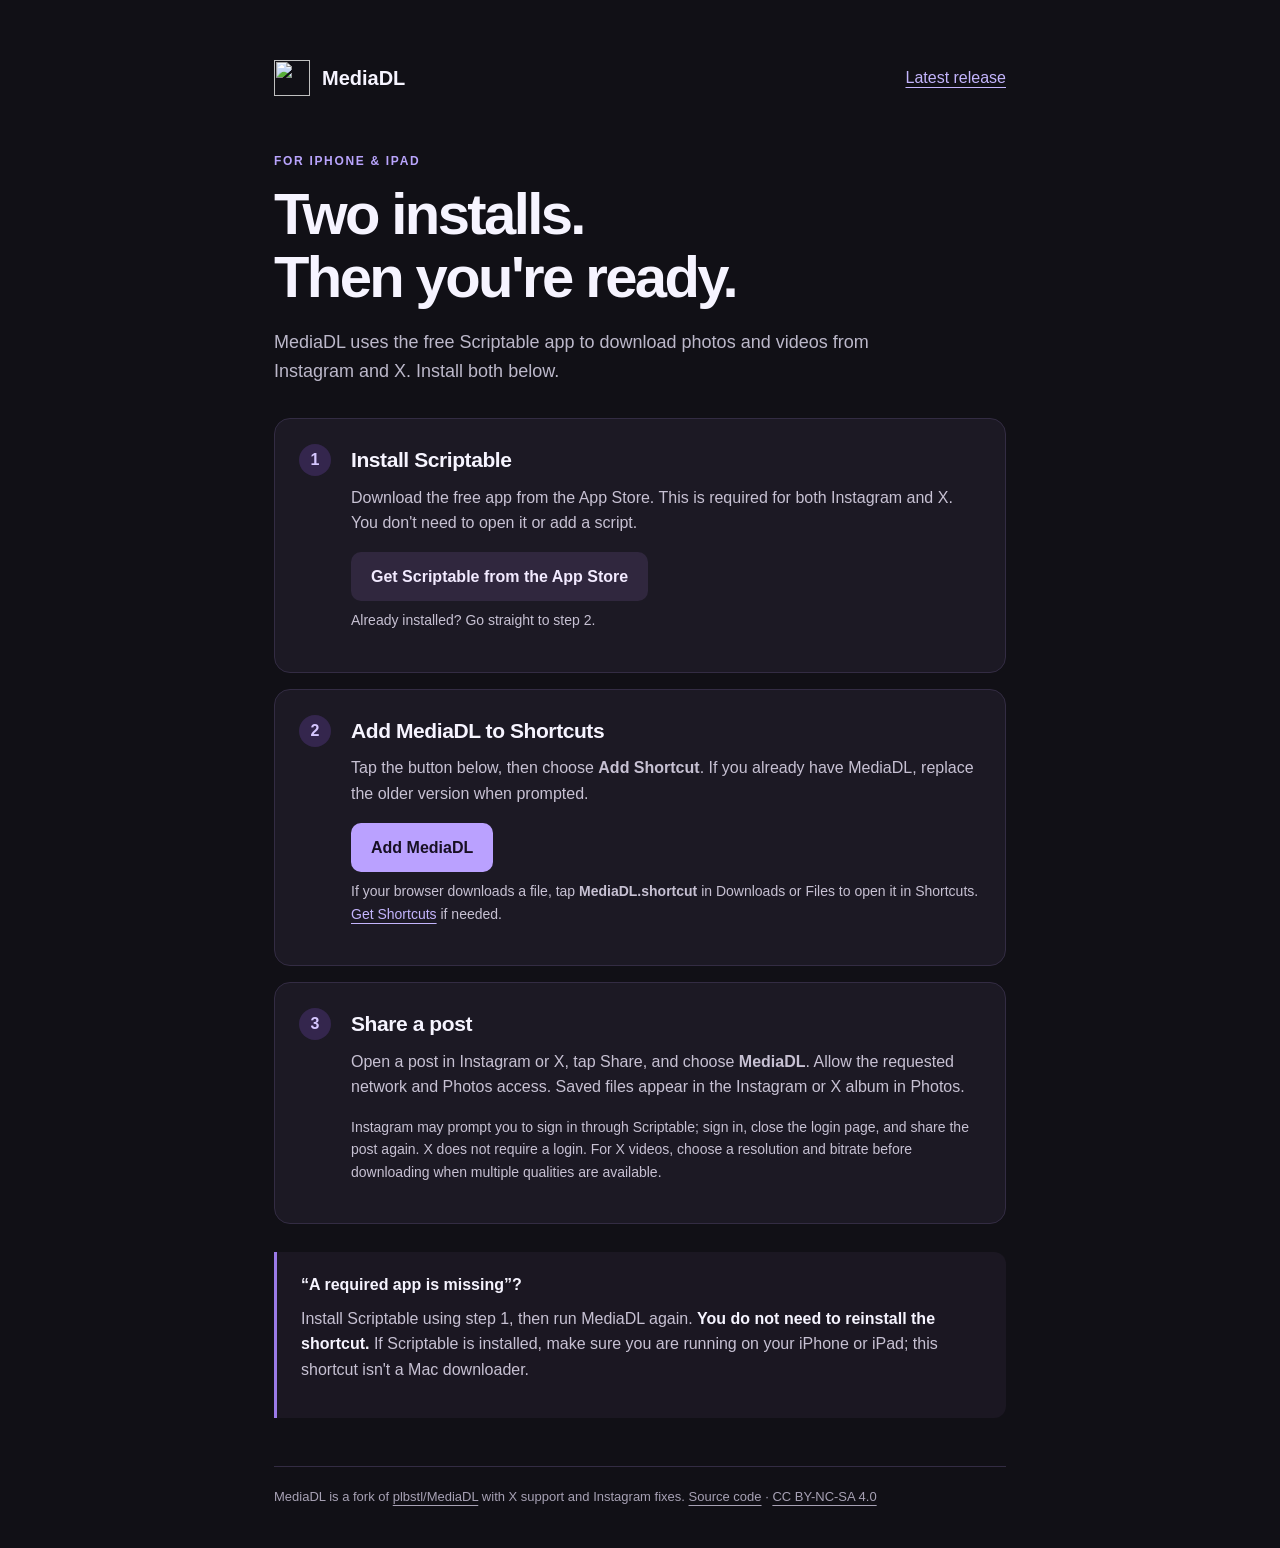
==== docs/install/index.html @ 8a8f3606 "Fix Instagram reels, add X quality selection, and clarify installation" ====
<!doctype html>
<html lang="en"><head><meta charset="utf-8"><meta name="viewport" content="width=device-width,initial-scale=1">
<meta name="description" content="Download Instagram and X photos and videos with MediaDL. Install Scriptable, then add the shortcut.">
<meta name="apple-itunes-app" content="app-id=1405459188">
<meta name="theme-color" content="#111016">
<title>Install MediaDL — Instagram &amp; X</title><link rel="canonical" href="https://cuuush.github.io/MediaDL/install/"><link rel="stylesheet" href="../style.css"><link rel="icon" href="../favicon.ico"></head><body><main>
<nav><a class="brand" href="../"><img src="../square.and.arrow.down.fill.png" alt="">MediaDL</a><a href="https://github.com/cuuush/MediaDL/releases/latest">Latest release</a></nav>
<div class="eyebrow">For iPhone &amp; iPad</div><h1>Two installs.<br>Then you're ready.</h1>
<p class="intro">MediaDL uses the free Scriptable app to download photos and videos from Instagram and X. Install both below.</p>
<ol class="steps">
<li><h2>Install Scriptable</h2><p>Download the free app from the App Store. This is required for both Instagram and X. You don't need to open it or add a script.</p><a class="button secondary" href="https://apps.apple.com/app/scriptable/id1405459188">Get Scriptable from the App Store</a><p class="small">Already installed? Go straight to step 2.</p></li>
<li><h2>Add MediaDL to Shortcuts</h2><p>Tap the button below, then choose <strong>Add Shortcut</strong>. If you already have MediaDL, replace the older version when prompted.</p><a class="button" id="install" href="https://github.com/cuuush/MediaDL/releases/latest/download/MediaDL.shortcut">Add MediaDL</a><p class="small">If your browser downloads a file, tap <strong>MediaDL.shortcut</strong> in Downloads or Files to open it in Shortcuts. <a href="https://apps.apple.com/app/shortcuts/id915249334">Get Shortcuts</a> if needed.</p></li>
<li><h2>Share a post</h2><p>Open a post in Instagram or X, tap Share, and choose <strong>MediaDL</strong>. Allow the requested network and Photos access. Saved files appear in the Instagram or X album in Photos.</p><p class="small">Instagram may prompt you to sign in through Scriptable; sign in, close the login page, and share the post again. X does not require a login. For X videos, choose a resolution and bitrate before downloading when multiple qualities are available.</p></li>
</ol>
<aside class="note"><strong>“A required app is missing”?</strong><p>Install Scriptable using step 1, then run MediaDL again. <strong>You do not need to reinstall the shortcut.</strong> If Scriptable is installed, make sure you are running on your iPhone or iPad; this shortcut isn't a Mac downloader.</p></aside>
<footer>MediaDL is a fork of <a href="https://github.com/plbstl/MediaDL">plbstl/MediaDL</a> with X support and Instagram fixes. <a href="https://github.com/cuuush/MediaDL">Source code</a> · <a href="https://creativecommons.org/licenses/by-nc-sa/4.0/">CC BY-NC-SA 4.0</a></footer></main></body></html>
---- docs/style.css ----
*{box-sizing:border-box} :root{font-family:-apple-system,BlinkMacSystemFont,"Segoe UI",sans-serif;color:#f6f4ff;background:#111016;color-scheme:dark} body{margin:0;line-height:1.6} main{max-width:780px;margin:auto;padding:60px 24px 40px} nav{display:flex;justify-content:space-between;align-items:center;margin-bottom:56px} .brand{display:flex;align-items:center;gap:12px;font-weight:700;text-decoration:none;font-size:20px;color:inherit}.brand img{width:36px;height:36px;object-fit:contain} a{color:#c4b5fd;text-underline-offset:4px} .eyebrow{font-size:12px;font-weight:700;letter-spacing:.14em;text-transform:uppercase;color:#b9a4fc} h1{font-size:clamp(38px,7vw,58px);letter-spacing:-.045em;line-height:1.08;margin:12px 0 20px} .intro{font-size:18px;max-width:600px;color:#bcb8ca;margin-bottom:32px}.steps{display:grid;gap:16px;list-style:none;padding:0;counter-reset:steps}.steps>li{counter-increment:steps;padding:24px;background:#1c1924;border:1px solid #332c43;border-radius:16px;position:relative;padding-left:76px}.steps>li:before{content:counter(steps);position:absolute;left:24px;top:25px;width:32px;height:32px;background:#34264d;border-radius:50%;display:grid;place-items:center;color:#d6c7ff;font-weight:700}h2{font-size:21px;letter-spacing:-.02em;margin:0 0 8px}p{margin:8px 0 16px}.steps p{color:#c7c1d3}.button{display:inline-flex;align-items:center;justify-content:center;background:#baa1ff;color:#181024;text-decoration:none;padding:12px 20px;border-radius:10px;font-weight:650;min-height:48px}.button:hover{background:#d0bfff}.secondary{background:#30273e;color:#f2eaff}.secondary:hover{background:#433357}.note{padding:20px 24px;border-left:3px solid #9b7ae8;background:#1b1722;border-radius:0 12px 12px 0;margin-top:28px;color:#c7c1d3}.note strong{color:#f6f4ff}.small{font-size:14px;color:#a7a1b4}footer{margin-top:48px;padding-top:20px;border-top:1px solid #332c43;font-size:13px;color:#a7a1b4}footer a{color:inherit}.features{display:flex;gap:10px;flex-wrap:wrap;margin:24px 0}.features span{border:1px solid #3d334e;border-radius:99px;padding:5px 12px;font-size:13px}.actions{display:flex;gap:12px;flex-wrap:wrap;margin:24px 0 36px}a:focus-visible{outline:3px solid #f6f4ff;outline-offset:5px}@media(max-width:480px){main{padding-top:28px}nav{margin-bottom:36px}.steps>li{padding:20px 18px 20px 64px}.steps>li:before{left:18px;top:22px}.button{width:100%}}
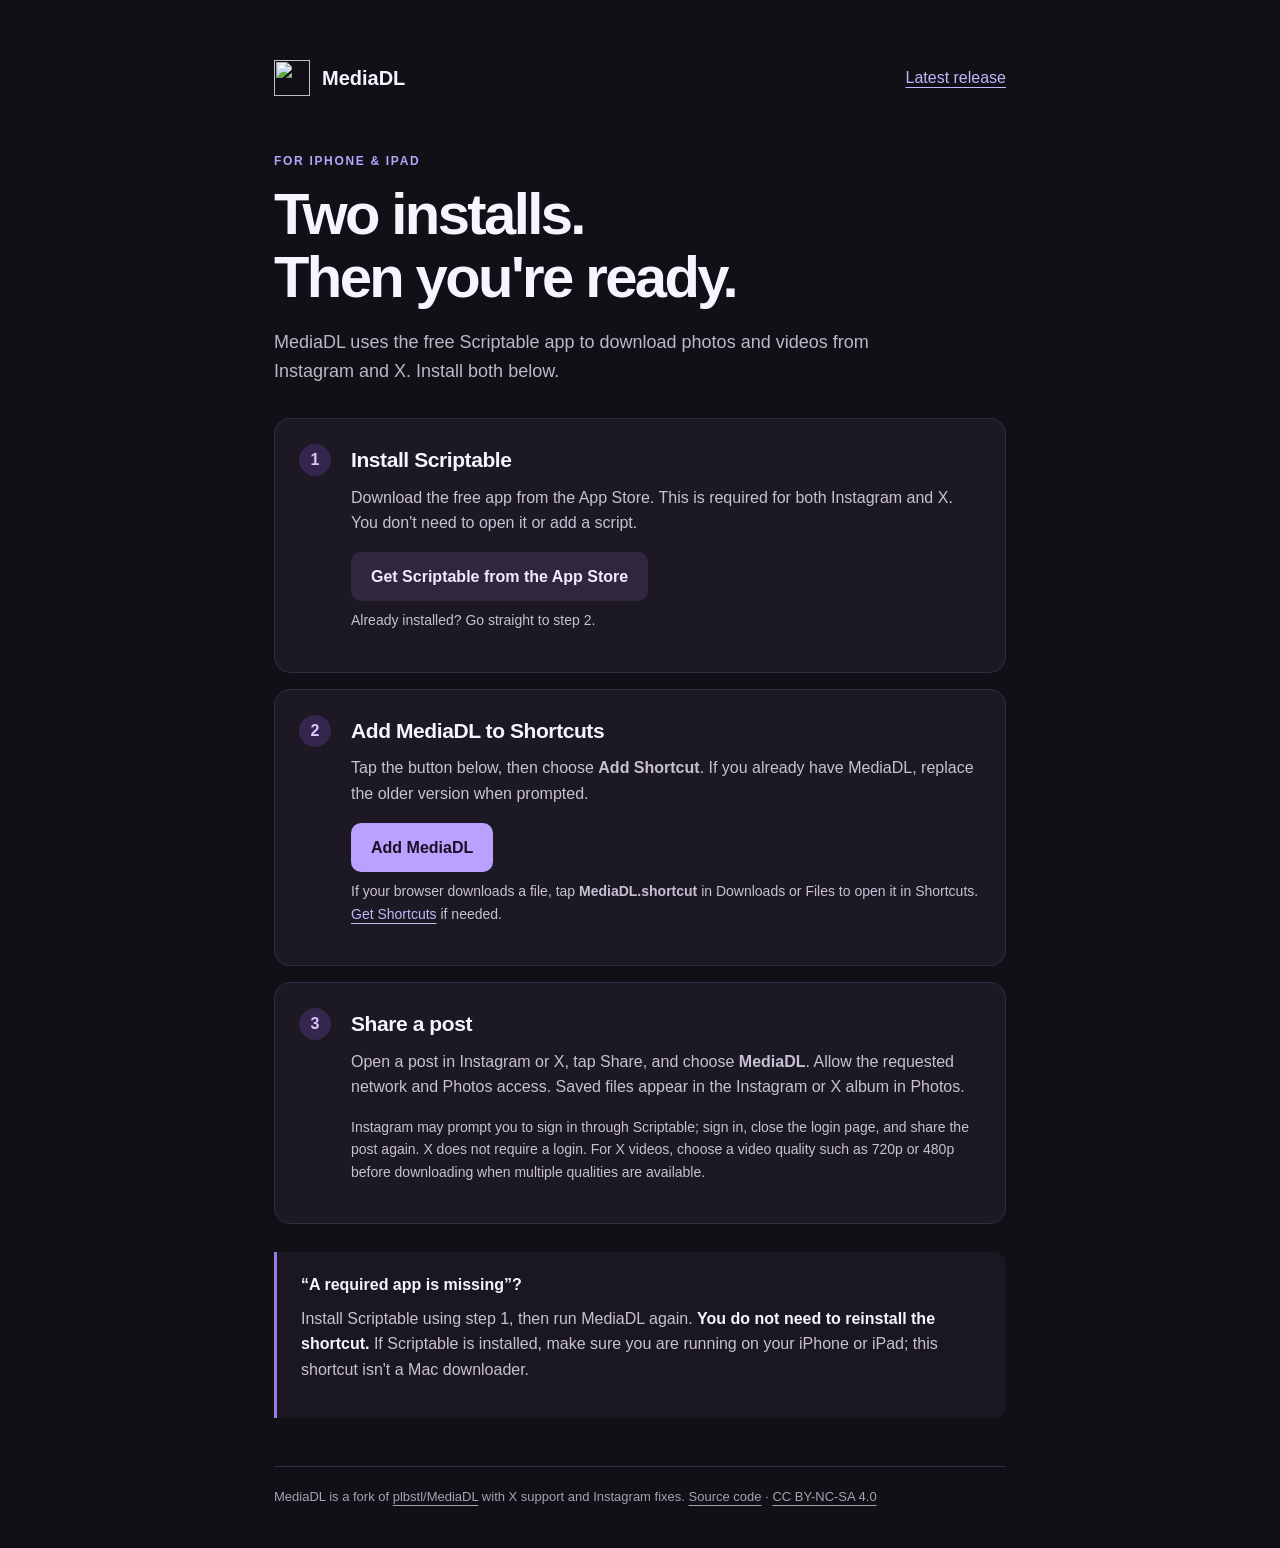
==== commit 1f846b73: "Simplify video quality choices to resolution labels" ====
--- a/docs/install/index.html
+++ b/docs/install/index.html
@@ -10,7 +10,7 @@
 <ol class="steps">
 <li><h2>Install Scriptable</h2><p>Download the free app from the App Store. This is required for both Instagram and X. You don't need to open it or add a script.</p><a class="button secondary" href="https://apps.apple.com/app/scriptable/id1405459188">Get Scriptable from the App Store</a><p class="small">Already installed? Go straight to step 2.</p></li>
 <li><h2>Add MediaDL to Shortcuts</h2><p>Tap the button below, then choose <strong>Add Shortcut</strong>. If you already have MediaDL, replace the older version when prompted.</p><a class="button" id="install" href="https://github.com/cuuush/MediaDL/releases/latest/download/MediaDL.shortcut">Add MediaDL</a><p class="small">If your browser downloads a file, tap <strong>MediaDL.shortcut</strong> in Downloads or Files to open it in Shortcuts. <a href="https://apps.apple.com/app/shortcuts/id915249334">Get Shortcuts</a> if needed.</p></li>
-<li><h2>Share a post</h2><p>Open a post in Instagram or X, tap Share, and choose <strong>MediaDL</strong>. Allow the requested network and Photos access. Saved files appear in the Instagram or X album in Photos.</p><p class="small">Instagram may prompt you to sign in through Scriptable; sign in, close the login page, and share the post again. X does not require a login. For X videos, choose a resolution and bitrate before downloading when multiple qualities are available.</p></li>
+<li><h2>Share a post</h2><p>Open a post in Instagram or X, tap Share, and choose <strong>MediaDL</strong>. Allow the requested network and Photos access. Saved files appear in the Instagram or X album in Photos.</p><p class="small">Instagram may prompt you to sign in through Scriptable; sign in, close the login page, and share the post again. X does not require a login. For X videos, choose a video quality such as 720p or 480p before downloading when multiple qualities are available.</p></li>
 </ol>
 <aside class="note"><strong>“A required app is missing”?</strong><p>Install Scriptable using step 1, then run MediaDL again. <strong>You do not need to reinstall the shortcut.</strong> If Scriptable is installed, make sure you are running on your iPhone or iPad; this shortcut isn't a Mac downloader.</p></aside>
 <footer>MediaDL is a fork of <a href="https://github.com/plbstl/MediaDL">plbstl/MediaDL</a> with X support and Instagram fixes. <a href="https://github.com/cuuush/MediaDL">Source code</a> · <a href="https://creativecommons.org/licenses/by-nc-sa/4.0/">CC BY-NC-SA 4.0</a></footer></main></body></html>
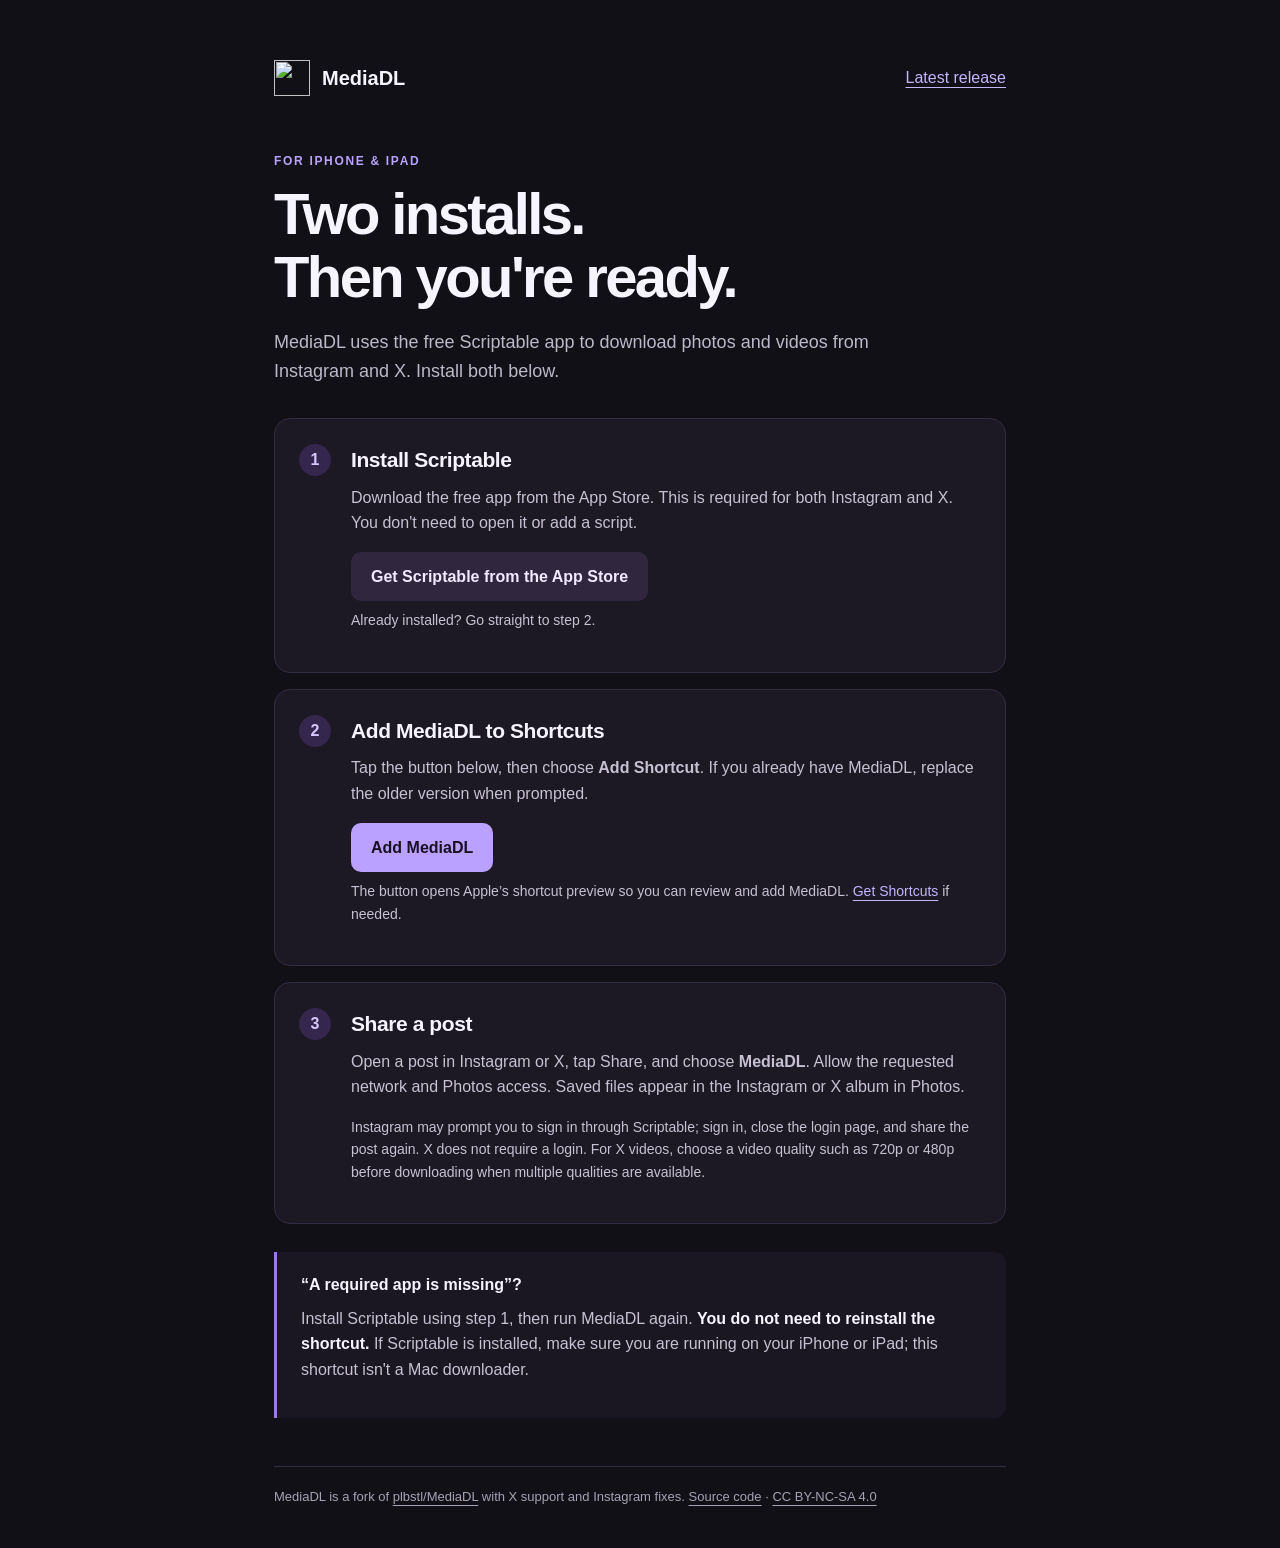
==== commit 004effda: "Open iCloud shortcut preview from install page" ====
--- a/docs/install/index.html
+++ b/docs/install/index.html
@@ -9,7 +9,7 @@
 <p class="intro">MediaDL uses the free Scriptable app to download photos and videos from Instagram and X. Install both below.</p>
 <ol class="steps">
 <li><h2>Install Scriptable</h2><p>Download the free app from the App Store. This is required for both Instagram and X. You don't need to open it or add a script.</p><a class="button secondary" href="https://apps.apple.com/app/scriptable/id1405459188">Get Scriptable from the App Store</a><p class="small">Already installed? Go straight to step 2.</p></li>
-<li><h2>Add MediaDL to Shortcuts</h2><p>Tap the button below, then choose <strong>Add Shortcut</strong>. If you already have MediaDL, replace the older version when prompted.</p><a class="button" id="install" href="https://github.com/cuuush/MediaDL/releases/latest/download/MediaDL.shortcut">Add MediaDL</a><p class="small">If your browser downloads a file, tap <strong>MediaDL.shortcut</strong> in Downloads or Files to open it in Shortcuts. <a href="https://apps.apple.com/app/shortcuts/id915249334">Get Shortcuts</a> if needed.</p></li>
+<li><h2>Add MediaDL to Shortcuts</h2><p>Tap the button below, then choose <strong>Add Shortcut</strong>. If you already have MediaDL, replace the older version when prompted.</p><a class="button" id="install" href="https://www.icloud.com/shortcuts/ab321d57153d49a1a492de772aea5964">Add MediaDL</a><p class="small">The button opens Apple’s shortcut preview so you can review and add MediaDL. <a href="https://apps.apple.com/app/shortcuts/id915249334">Get Shortcuts</a> if needed.</p></li>
 <li><h2>Share a post</h2><p>Open a post in Instagram or X, tap Share, and choose <strong>MediaDL</strong>. Allow the requested network and Photos access. Saved files appear in the Instagram or X album in Photos.</p><p class="small">Instagram may prompt you to sign in through Scriptable; sign in, close the login page, and share the post again. X does not require a login. For X videos, choose a video quality such as 720p or 480p before downloading when multiple qualities are available.</p></li>
 </ol>
 <aside class="note"><strong>“A required app is missing”?</strong><p>Install Scriptable using step 1, then run MediaDL again. <strong>You do not need to reinstall the shortcut.</strong> If Scriptable is installed, make sure you are running on your iPhone or iPad; this shortcut isn't a Mac downloader.</p></aside>
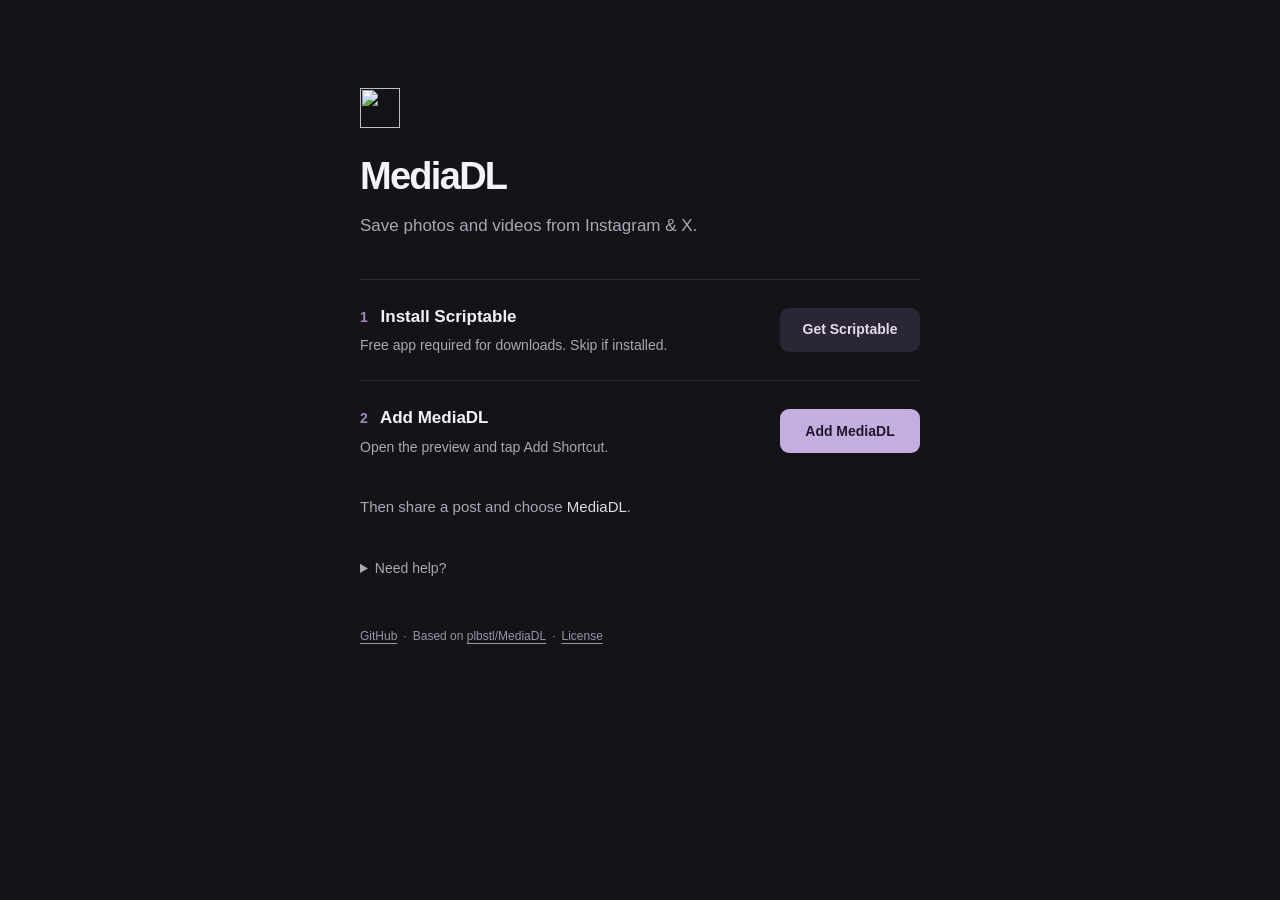
==== commit e97c7add: "Simplify web UI to two installation steps" ====
--- a/docs/install/index.html
+++ b/docs/install/index.html
@@ -1,16 +1,57 @@
 <!doctype html>
-<html lang="en"><head><meta charset="utf-8"><meta name="viewport" content="width=device-width,initial-scale=1">
-<meta name="description" content="Download Instagram and X photos and videos with MediaDL. Install Scriptable, then add the shortcut.">
-<meta name="apple-itunes-app" content="app-id=1405459188">
-<meta name="theme-color" content="#111016">
-<title>Install MediaDL — Instagram &amp; X</title><link rel="canonical" href="https://cuuush.github.io/MediaDL/install/"><link rel="stylesheet" href="../style.css"><link rel="icon" href="../favicon.ico"></head><body><main>
-<nav><a class="brand" href="../"><img src="../square.and.arrow.down.fill.png" alt="">MediaDL</a><a href="https://github.com/cuuush/MediaDL/releases/latest">Latest release</a></nav>
-<div class="eyebrow">For iPhone &amp; iPad</div><h1>Two installs.<br>Then you're ready.</h1>
-<p class="intro">MediaDL uses the free Scriptable app to download photos and videos from Instagram and X. Install both below.</p>
-<ol class="steps">
-<li><h2>Install Scriptable</h2><p>Download the free app from the App Store. This is required for both Instagram and X. You don't need to open it or add a script.</p><a class="button secondary" href="https://apps.apple.com/app/scriptable/id1405459188">Get Scriptable from the App Store</a><p class="small">Already installed? Go straight to step 2.</p></li>
-<li><h2>Add MediaDL to Shortcuts</h2><p>Tap the button below, then choose <strong>Add Shortcut</strong>. If you already have MediaDL, replace the older version when prompted.</p><a class="button" id="install" href="https://www.icloud.com/shortcuts/ab321d57153d49a1a492de772aea5964">Add MediaDL</a><p class="small">The button opens Apple’s shortcut preview so you can review and add MediaDL. <a href="https://apps.apple.com/app/shortcuts/id915249334">Get Shortcuts</a> if needed.</p></li>
-<li><h2>Share a post</h2><p>Open a post in Instagram or X, tap Share, and choose <strong>MediaDL</strong>. Allow the requested network and Photos access. Saved files appear in the Instagram or X album in Photos.</p><p class="small">Instagram may prompt you to sign in through Scriptable; sign in, close the login page, and share the post again. X does not require a login. For X videos, choose a video quality such as 720p or 480p before downloading when multiple qualities are available.</p></li>
-</ol>
-<aside class="note"><strong>“A required app is missing”?</strong><p>Install Scriptable using step 1, then run MediaDL again. <strong>You do not need to reinstall the shortcut.</strong> If Scriptable is installed, make sure you are running on your iPhone or iPad; this shortcut isn't a Mac downloader.</p></aside>
-<footer>MediaDL is a fork of <a href="https://github.com/plbstl/MediaDL">plbstl/MediaDL</a> with X support and Instagram fixes. <a href="https://github.com/cuuush/MediaDL">Source code</a> · <a href="https://creativecommons.org/licenses/by-nc-sa/4.0/">CC BY-NC-SA 4.0</a></footer></main></body></html>
+<html lang="en">
+<head>
+  <meta charset="utf-8">
+  <meta name="viewport" content="width=device-width, initial-scale=1">
+  <meta name="description" content="Save Instagram and X photos and videos. Install Scriptable, then add MediaDL to Shortcuts.">
+  <meta name="theme-color" content="#141318">
+  <title>Install MediaDL</title>
+  <link rel="canonical" href="https://cuuush.github.io/MediaDL/install/">
+  <link rel="stylesheet" href="../style.css">
+  <link rel="icon" href="../favicon.ico">
+</head>
+<body>
+  <main>
+    <header>
+      <img class="icon" src="../square.and.arrow.down.fill.png" alt="" width="40" height="40">
+      <h1>MediaDL</h1>
+      <p class="subtitle">Save photos and videos from Instagram &amp; X.</p>
+    </header>
+
+    <ol class="steps">
+      <li>
+        <div class="step-copy">
+          <h2><span class="number">1</span> Install Scriptable</h2>
+          <p>Free app required for downloads. Skip if installed.</p>
+        </div>
+        <a class="button secondary" href="https://apps.apple.com/app/scriptable/id1405459188">Get Scriptable</a>
+      </li>
+      <li>
+        <div class="step-copy">
+          <h2><span class="number">2</span> Add MediaDL</h2>
+          <p>Open the preview and tap Add Shortcut.</p>
+        </div>
+        <a class="button" id="install" href="https://www.icloud.com/shortcuts/ab321d57153d49a1a492de772aea5964">Add MediaDL</a>
+      </li>
+    </ol>
+
+    <p class="how-to">Then share a post and choose <strong>MediaDL</strong>.</p>
+
+    <details>
+      <summary>Need help?</summary>
+      <div class="help">
+        <p>Use an iPhone or iPad with <a href="https://apps.apple.com/app/shortcuts/id915249334">Shortcuts</a>. Instagram may ask you to sign in through Scriptable, then share the post again.</p>
+        <p>If a required app is missing, install Scriptable and run MediaDL again. You don't need to reinstall the shortcut or open Scriptable beforehand.</p>
+      </div>
+    </details>
+
+    <footer>
+      <a href="https://github.com/cuuush/MediaDL">GitHub</a>
+      <span aria-hidden="true">·</span>
+      <span>Based on <a href="https://github.com/plbstl/MediaDL">plbstl/MediaDL</a></span>
+      <span aria-hidden="true">·</span>
+      <a href="https://creativecommons.org/licenses/by-nc-sa/4.0/">License</a>
+    </footer>
+  </main>
+</body>
+</html>
--- a/docs/style.css
+++ b/docs/style.css
@@ -1 +1,72 @@
-*{box-sizing:border-box} :root{font-family:-apple-system,BlinkMacSystemFont,"Segoe UI",sans-serif;color:#f6f4ff;background:#111016;color-scheme:dark} body{margin:0;line-height:1.6} main{max-width:780px;margin:auto;padding:60px 24px 40px} nav{display:flex;justify-content:space-between;align-items:center;margin-bottom:56px} .brand{display:flex;align-items:center;gap:12px;font-weight:700;text-decoration:none;font-size:20px;color:inherit}.brand img{width:36px;height:36px;object-fit:contain} a{color:#c4b5fd;text-underline-offset:4px} .eyebrow{font-size:12px;font-weight:700;letter-spacing:.14em;text-transform:uppercase;color:#b9a4fc} h1{font-size:clamp(38px,7vw,58px);letter-spacing:-.045em;line-height:1.08;margin:12px 0 20px} .intro{font-size:18px;max-width:600px;color:#bcb8ca;margin-bottom:32px}.steps{display:grid;gap:16px;list-style:none;padding:0;counter-reset:steps}.steps>li{counter-increment:steps;padding:24px;background:#1c1924;border:1px solid #332c43;border-radius:16px;position:relative;padding-left:76px}.steps>li:before{content:counter(steps);position:absolute;left:24px;top:25px;width:32px;height:32px;background:#34264d;border-radius:50%;display:grid;place-items:center;color:#d6c7ff;font-weight:700}h2{font-size:21px;letter-spacing:-.02em;margin:0 0 8px}p{margin:8px 0 16px}.steps p{color:#c7c1d3}.button{display:inline-flex;align-items:center;justify-content:center;background:#baa1ff;color:#181024;text-decoration:none;padding:12px 20px;border-radius:10px;font-weight:650;min-height:48px}.button:hover{background:#d0bfff}.secondary{background:#30273e;color:#f2eaff}.secondary:hover{background:#433357}.note{padding:20px 24px;border-left:3px solid #9b7ae8;background:#1b1722;border-radius:0 12px 12px 0;margin-top:28px;color:#c7c1d3}.note strong{color:#f6f4ff}.small{font-size:14px;color:#a7a1b4}footer{margin-top:48px;padding-top:20px;border-top:1px solid #332c43;font-size:13px;color:#a7a1b4}footer a{color:inherit}.features{display:flex;gap:10px;flex-wrap:wrap;margin:24px 0}.features span{border:1px solid #3d334e;border-radius:99px;padding:5px 12px;font-size:13px}.actions{display:flex;gap:12px;flex-wrap:wrap;margin:24px 0 36px}a:focus-visible{outline:3px solid #f6f4ff;outline-offset:5px}@media(max-width:480px){main{padding-top:28px}nav{margin-bottom:36px}.steps>li{padding:20px 18px 20px 64px}.steps>li:before{left:18px;top:22px}.button{width:100%}}
+:root {
+  font-family: -apple-system, BlinkMacSystemFont, "Segoe UI", sans-serif;
+  color: #f5f3f8;
+  background: #141318;
+  color-scheme: dark;
+  -webkit-font-smoothing: antialiased;
+}
+
+* { box-sizing: border-box; }
+body { margin: 0; line-height: 1.5; }
+main { width: min(100% - 48px, 560px); margin: 88px auto 40px; }
+header { margin-bottom: 40px; }
+.icon { display: block; object-fit: contain; margin-bottom: 20px; }
+h1 { margin: 0; font-size: 38px; font-weight: 650; letter-spacing: -.045em; }
+.subtitle { margin: 8px 0 0; color: #aba7b4; font-size: 17px; }
+
+.steps { list-style: none; margin: 0; padding: 0; }
+.steps li {
+  display: flex;
+  align-items: center;
+  justify-content: space-between;
+  gap: 20px;
+  padding: 24px 0;
+  border-top: 1px solid #302d36;
+}
+h2 { margin: 0; font-size: 17px; font-weight: 600; }
+.number { color: #a18abf; margin-right: 8px; font-size: 14px; }
+.step-copy p { margin: 6px 0 0; color: #aba7b4; font-size: 14px; }
+a { color: #c4addf; text-underline-offset: 3px; }
+.button {
+  display: inline-flex;
+  align-items: center;
+  justify-content: center;
+  flex-shrink: 0;
+  min-width: 140px;
+  min-height: 44px;
+  padding: 11px 16px;
+  border-radius: 9px;
+  background: #c4addf;
+  color: #21182c;
+  text-decoration: none;
+  font-size: 14px;
+  font-weight: 600;
+}
+.button:hover { background: #d6c3eb; }
+.secondary { background: #2b2633; color: #e4d9ef; }
+.secondary:hover { background: #393141; }
+.how-to { margin: 14px 0 30px; color: #aba7b4; font-size: 15px; }
+.how-to strong { color: #dfdbe6; font-weight: 500; }
+
+details { color: #aba7b4; font-size: 14px; }
+summary { width: fit-content; cursor: pointer; padding: 10px 0; }
+.help { padding: 0 0 6px; max-width: 500px; }
+.help p { margin: 10px 0; }
+footer {
+  display: flex;
+  flex-wrap: wrap;
+  gap: 6px;
+  margin-top: 38px;
+  color: #9993a3;
+  font-size: 12px;
+}
+footer a { color: inherit; }
+a:focus-visible, summary:focus-visible { outline: 2px solid #e4d9ef; outline-offset: 5px; }
+
+@media (max-width: 520px) {
+  main { margin-top: 44px; }
+  header { margin-bottom: 30px; }
+  .steps li { display: block; padding: 22px 0; }
+  .button { width: 100%; margin-top: 16px; }
+  .how-to { margin-top: 8px; }
+}
